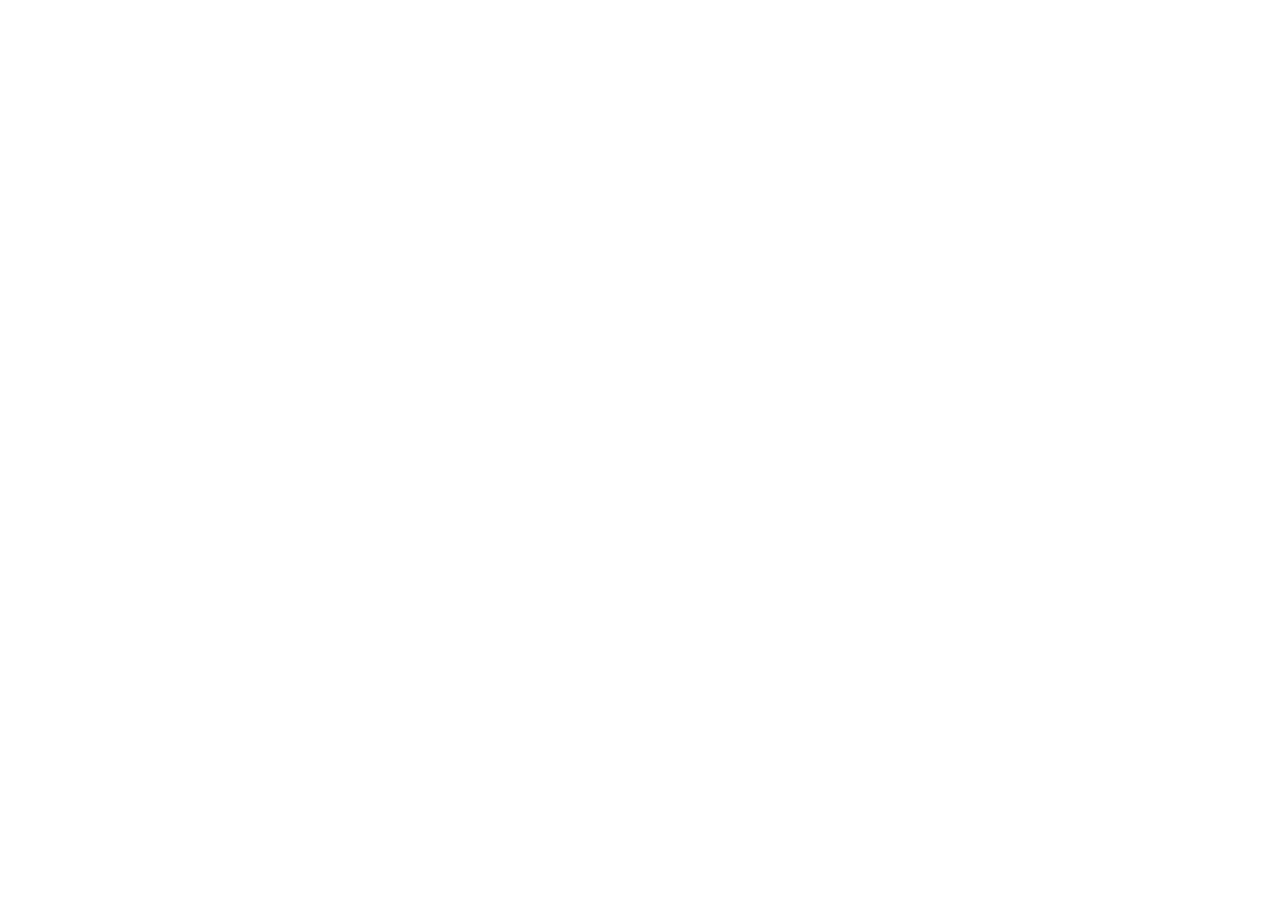
==== index.html @ dc1d9d34 "start" ====
<!DOCTYPE html>
<html lang="en">
<head>
    <meta charset="UTF-8">
    <meta name="viewport" content="width=device-width, initial-scale=1.0">
    <title>VINCI</title>
</head>
<body>
    
</body>
</html>
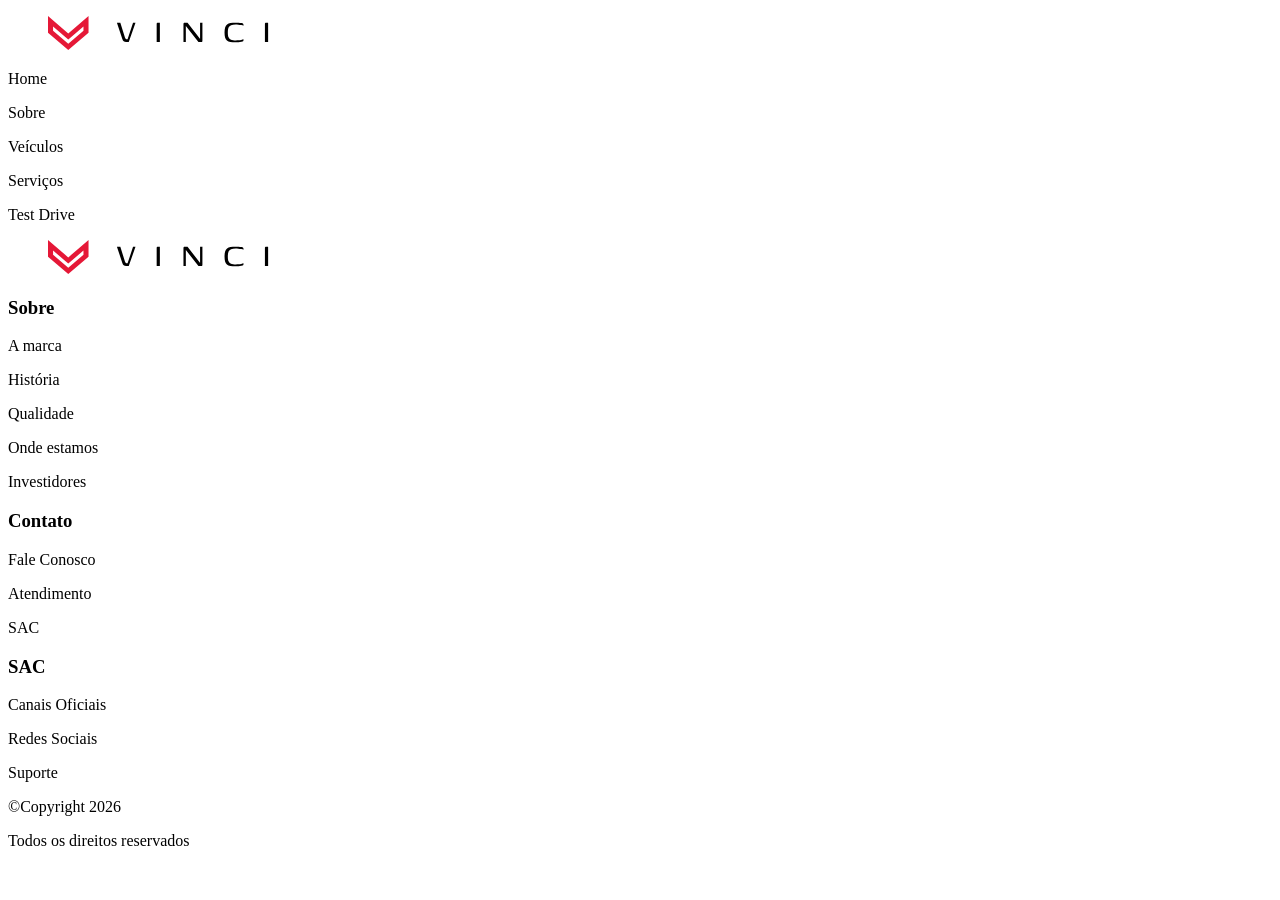
==== commit da175e24: "style: HTML dos componentes Header e Footer" ====
--- a/index.html
+++ b/index.html
@@ -1,11 +1,82 @@
 <!DOCTYPE html>
 <html lang="en">
-<head>
-    <meta charset="UTF-8">
-    <meta name="viewport" content="width=device-width, initial-scale=1.0">
-    <title>VINCI</title>
-</head>
-<body>
-    
-</body>
-</html>
+
+    <head>
+        <meta charset="UTF-8">
+        <meta name="viewport" content="width=device-width, initial-scale=1.0">
+        <title>VINCI</title>
+    </head>
+
+    <body>
+        <header>
+            <figure>
+                <img src="./src/assets/images/Logo-name.svg"
+                    alt="Vinci Veículos" draggable="false" />
+            </figure>
+
+            <div class="header-pages">
+                <p>Home</p>
+                <p>Sobre</p>
+                <p>Veículos</p>
+                <p>Serviços</p>
+                <p>Test Drive</p>
+            </div>
+        </header>
+
+        <main>
+            
+        </main>
+
+        <footer>
+            <section class="Pages">
+                <section class="Logo">
+                    <figure>
+                        <img src="./src/assets/images/Logo-name.svg"
+                            alt="Vinci Veículos" draggable="false" />
+                    </figure>
+                </section>
+
+                <section class="Sections">
+                    <div class="Section">
+                        <h3>Sobre</h3>
+
+                        <div>
+                            <p>A marca</p>
+                            <p>História</p>
+                            <p>Qualidade</p>
+                            <p>Onde estamos</p>
+                            <p>Investidores</p>
+                        </div>
+                    </div>
+
+                    <div class="Section">
+                        <h3>Contato</h3>
+
+                        <div>
+                            <p>Fale Conosco</p>
+                            <p>Atendimento</p>
+                            <p>SAC</p>
+                        </div>
+                    </div>
+
+                    <div class="Section">
+                        <h3>SAC</h3>
+
+                        <div>
+                            <p>Canais Oficiais</p>
+                            <p>Redes Sociais</p>
+                            <p>Suporte</p>
+                        </div>
+                    </div>
+                </section>
+            </section>
+
+            <!--COPYRIGHT-->
+            <section class="Copyright">
+                <p>©Copyright 2026</p>
+                <p>Todos os direitos reservados</p>
+            </section>
+        </footer>
+    </body>
+
+</html>
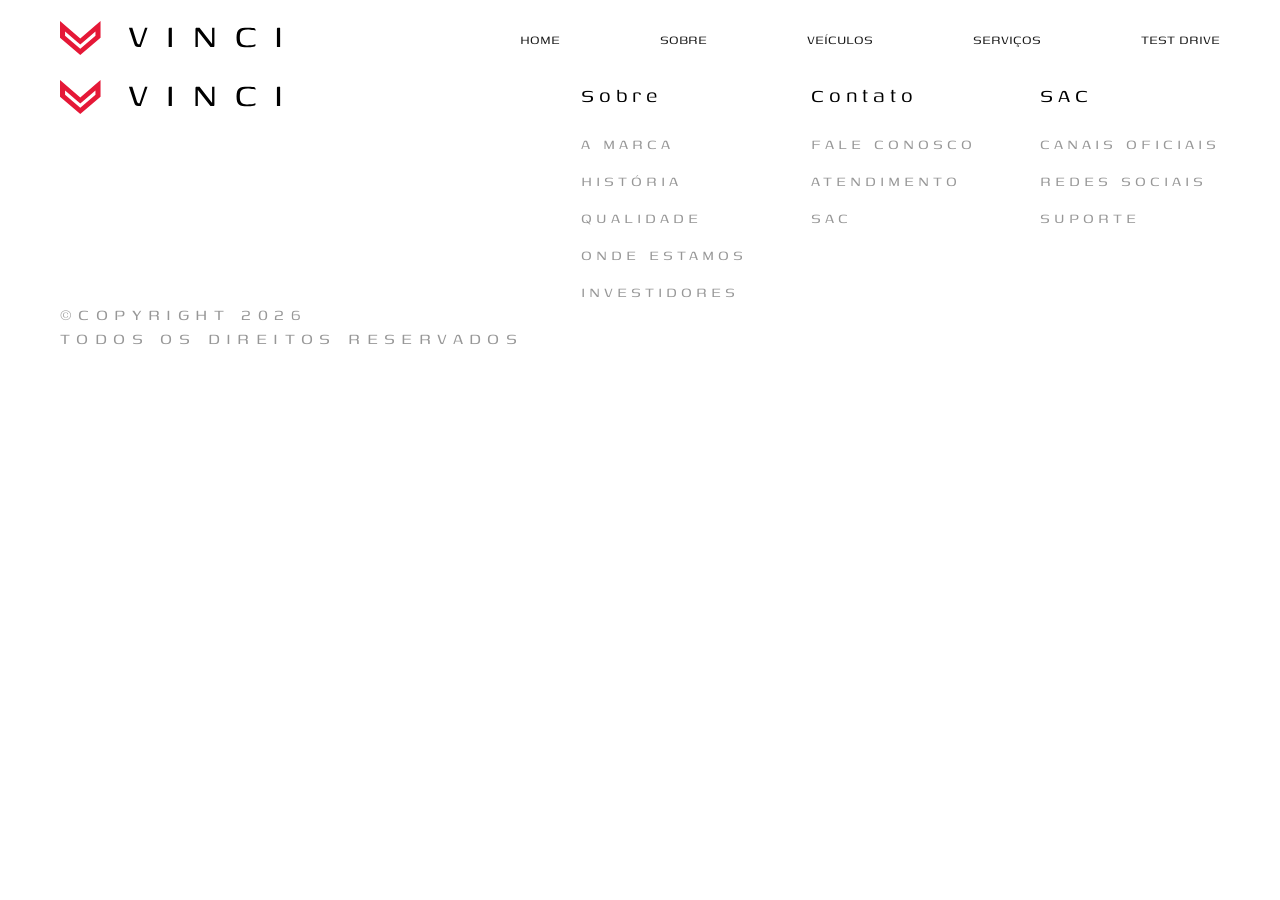
==== commit 4eb5aaeb: "style: Estilização do Header e Footer" ====
--- a/index.html
+++ b/index.html
@@ -4,6 +4,8 @@
     <head>
         <meta charset="UTF-8">
         <meta name="viewport" content="width=device-width, initial-scale=1.0">
+        <link rel="stylesheet" href="./src/styles/global.css">
+        
         <title>VINCI</title>
     </head>
 
@@ -15,17 +17,30 @@
             </figure>
 
             <div class="header-pages">
-                <p>Home</p>
-                <p>Sobre</p>
-                <p>Veículos</p>
-                <p>Serviços</p>
-                <p>Test Drive</p>
+                <div class="header-link">
+                    <p>Home</p>
+                    <div class="line"></div>
+                </div>
+                <div class="header-link">
+                    <p>Sobre</p>
+                    <div class="line"></div>
+                </div>
+                <div class="header-link">
+                    <p>Veículos</p>
+                    <div class="line"></div>
+                </div>
+                <div class="header-link">
+                    <p>Serviços</p>
+                    <div class="line"></div>
+                </div>
+                <div class="header-link">
+                    <p>Test Drive</p>
+                    <div class="line"></div>
+                </div>
             </div>
         </header>
 
-        <main>
-            
-        </main>
+        <main></main>
 
         <footer>
             <section class="Pages">
--- a/src/styles/global.css
+++ b/src/styles/global.css
@@ -0,0 +1,103 @@
+@import "./variables.css";
+
+/* RESET */
+* {
+    margin: 0;
+    padding: 0;
+    box-sizing: border-box;
+}
+
+/* FONTES */
+@font-face {
+    font-family: "title";
+    src: url(../assets/fonts/title/Genos-VariableFont_wght.ttf);
+}
+@font-face {
+    font-family: "text";
+    src: url(../assets/fonts/text/HostGrotesk-VariableFont_wght.ttf);
+}
+
+body {
+    background-color: var(--bg);
+    color: var(--text);
+    font-family: "text";
+}
+
+header {
+    display: flex;
+    flex-direction: row;
+    justify-content: space-between;
+    align-items: center;
+    padding: 0px 60px;
+    width: 100%;
+    height: 80px;
+}
+.header-pages {
+    display: flex;
+    align-items: center;
+    gap: 100px;
+}
+.header-pages {
+    transition: .2s;
+}
+.header-link > p {
+    font-family: "title";
+    text-transform: uppercase;
+    cursor: pointer;
+}
+.header-link > .line {
+    width: 0px;
+    height: 2px;
+    background-color: var(--text);
+    transition: .2s;
+}
+.header-link:hover > .line {
+    width: 100%;
+}
+
+footer {
+    display: flex;
+    flex-direction: column;
+    width: 100%;
+    height: 300px;
+    padding: 0px 60px;
+}
+footer > .Pages {
+    width: 100%;
+    display: flex;
+    align-items: start;
+    justify-content: space-between;
+}
+footer > .Pages > .Sections {
+    display: flex;
+    gap: 64px;
+}
+footer > .Pages > .Sections > .Section {
+    display: flex;
+    flex-direction: column;
+    gap: 24px;
+}
+footer > .Pages > .Sections > .Section > h3 {
+    font-family: "title";
+    font-size: 24px;
+    font-weight: normal;
+    color: black;
+    letter-spacing: 4.8px;
+}
+footer > .Pages > .Sections > .Section > div {
+    display: flex;
+    flex-direction: column;
+    font-family: "title";
+    color: var(--subtitle);
+    text-transform: uppercase;
+    letter-spacing: 4px;
+    font-size: 18px;
+    gap: 16px;
+}
+.Copyright > p {
+    font-family: "title";
+    color: var(--subtitle);
+    font-size: 20px;
+    text-transform: uppercase;
+    letter-spacing: 6.4px;
+}
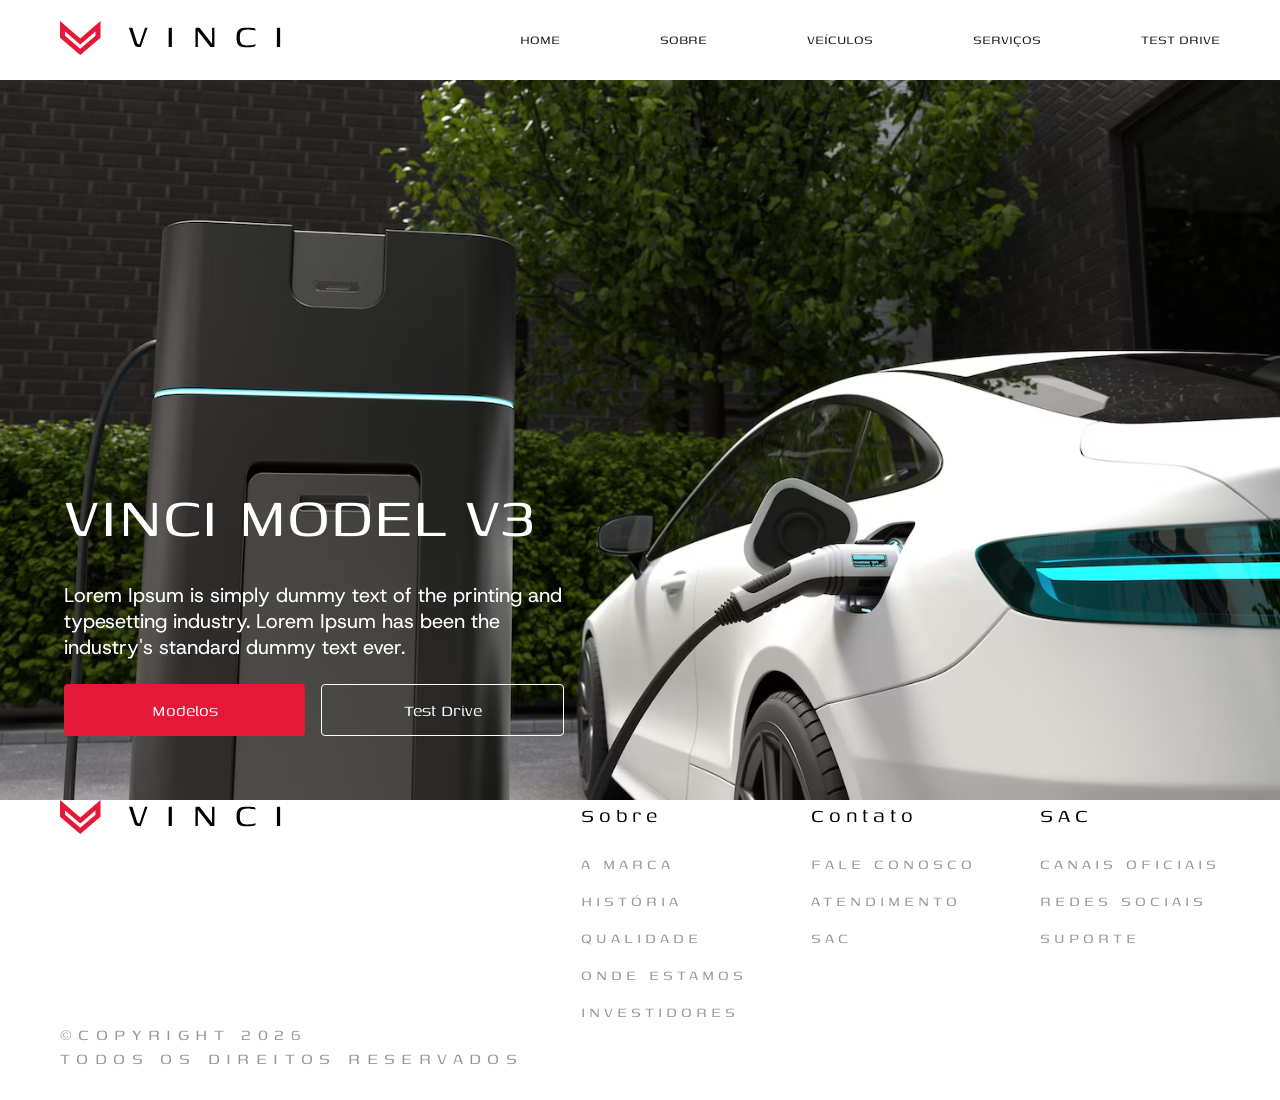
==== commit ee0551e4: "style: Hero finalizada" ====
--- a/index.html
+++ b/index.html
@@ -5,14 +5,14 @@
         <meta charset="UTF-8">
         <meta name="viewport" content="width=device-width, initial-scale=1.0">
         <link rel="stylesheet" href="./src/styles/global.css">
-        
+
         <title>VINCI</title>
     </head>
 
     <body>
         <header>
             <figure>
-                <img src="./src/assets/images/Logo-name.svg"
+                <img src="./src/assets/images/brand/Logo-name.svg"
                     alt="Vinci Veículos" draggable="false" />
             </figure>
 
@@ -40,13 +40,28 @@
             </div>
         </header>
 
-        <main></main>
+        <main>
+            <!--Hero Section-->
+            <section class="Hero">
+                <div class="Content">
+                    <h1>VINCI MODEL V3</h1>
+                    <p>Lorem Ipsum is simply dummy text of the printing and
+                        typesetting industry. Lorem Ipsum has been the
+                        industry's standard dummy text ever.</p>
+
+                    <div class="btns">
+                        <button class="btn btn-primary">Modelos</button>
+                        <button class="btn btn-outline">Test Drive</button>
+                    </div>
+                </div>
+            </section>
+        </main>
 
         <footer>
             <section class="Pages">
                 <section class="Logo">
                     <figure>
-                        <img src="./src/assets/images/Logo-name.svg"
+                        <img src="./src/assets/images/brand/Logo-name.svg"
                             alt="Vinci Veículos" draggable="false" />
                     </figure>
                 </section>
--- a/src/styles/global.css
+++ b/src/styles/global.css
@@ -21,6 +21,7 @@
     background-color: var(--bg);
     color: var(--text);
     font-family: "text";
+    font-weight: normal;
 }
 
 header {
@@ -53,6 +54,67 @@
 }
 .header-link:hover > .line {
     width: 100%;
+}
+
+.Hero {
+    background-image: url("../assets/images/Hero.png");
+    background-size: cover;
+    background-position: center;
+    background-repeat: no-repeat;
+    width: 100%;
+    height: 80vh;
+}
+.Hero > .Content {
+    display: flex;
+    flex-direction: column;
+    justify-content: end;
+    width: 50%;
+    height: 100%;
+    padding: 64px 64px;
+    gap: 24px;
+}
+.Hero > .Content > h1 {
+    font-family: "title";
+    font-weight: normal;
+    font-size: 72px;
+    color: white;
+}
+.Hero > .Content > p {
+    font-size: 20px;
+    color: white;
+}
+.Hero > .Content > .btns {
+    display: flex;
+    align-items: center;
+    width: 500px;
+    gap: 16px;
+}
+
+.btn {
+    display: flex;
+    align-items: center;
+    justify-content: center;
+    border-radius: 4px;
+    width: 100%;
+    height: 52px;
+    padding: 0px 16px;
+    font-family: "title";
+    font-size: 20px;
+    border: none;
+    background-color: transparent;
+    cursor: pointer;
+    transition: .2s;
+}
+.btn:hover {
+    filter: brightness(.75);
+}
+.btn-primary {
+    color: white;
+    background-color: var(--primary);
+}
+.btn-outline {
+    color: white;
+    border: 1px solid white;
 }
 
 footer {
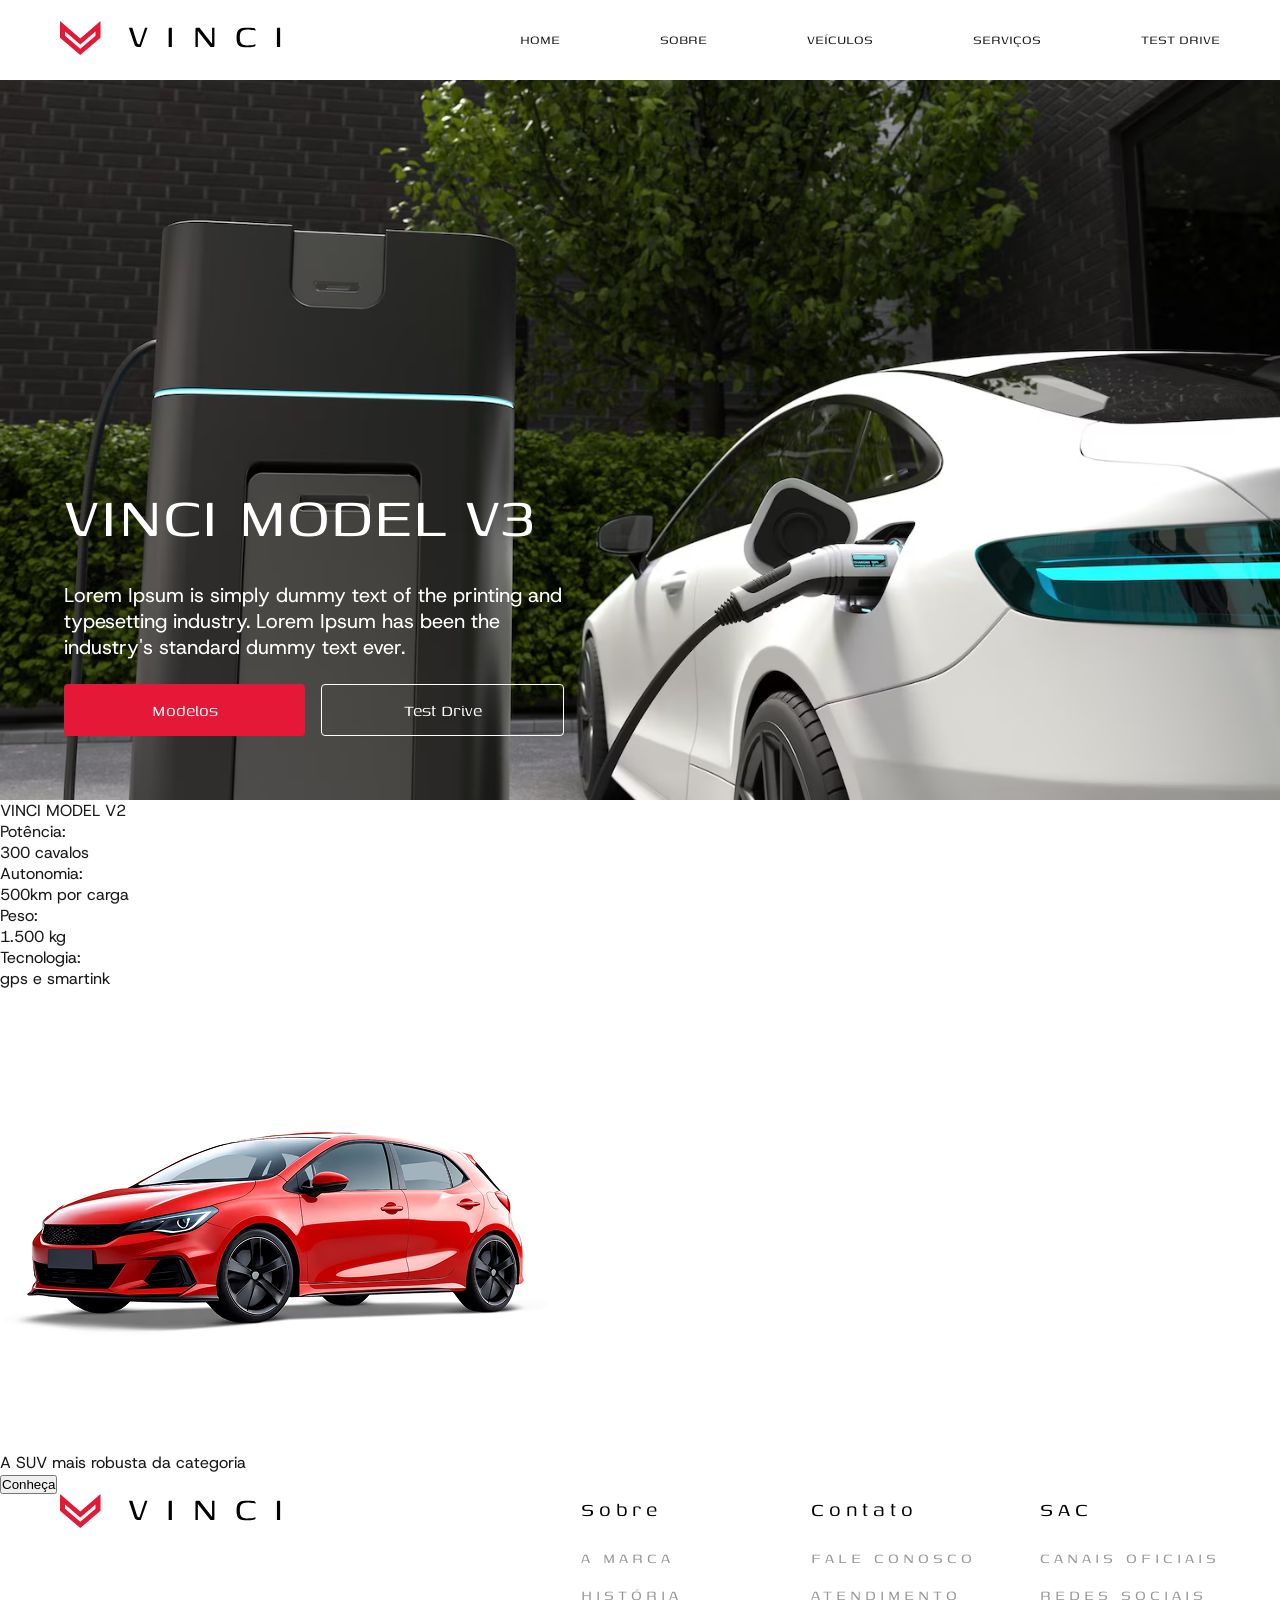
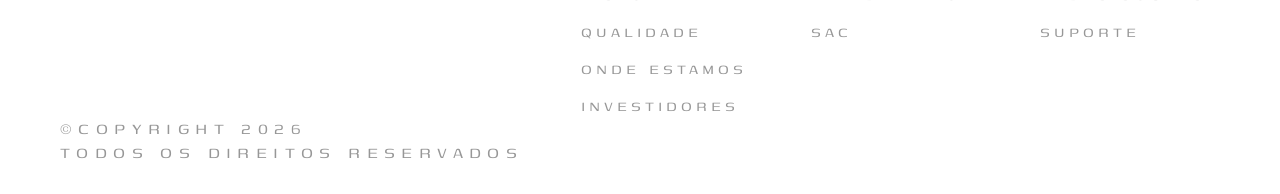
==== commit 804b5018: "style: HTML da seção de carros" ====
--- a/index.html
+++ b/index.html
@@ -52,6 +52,49 @@
                     <div class="btns">
                         <button class="btn btn-primary">Modelos</button>
                         <button class="btn btn-outline">Test Drive</button>
+                    </div>
+                </div>
+            </section>
+
+            <!--Carros-->
+            <section class="cars">
+                <div class="car-model">
+                    <!--Header-->
+                    <div class="header">
+                        <p>VINCI MODEL V2</p>
+
+                        <div class="details">
+                            <div class="detail">
+                                <p class="title">Potência:</p>
+                                <p>300 cavalos</p>
+                            </div>
+
+                            <div class="detail">
+                                <p class="title">Autonomia:</p>
+                                <p>500km por carga</p>
+                            </div>
+
+                            <div class="detail">
+                                <p class="title">Peso:</p>
+                                <p>1.500 kg</p>
+                            </div>
+
+                            <div class="detail">
+                                <p class="title">Tecnologia:</p>
+                                <p>gps e smartink</p>
+                            </div>
+                        </div>
+                    </div>
+
+                    <figure>
+                        <img src="./src/assets/images/cars/v2.png" alt="Carro"
+                            draggable="false" />
+                    </figure>
+
+                    <!--Footer-->
+                    <div class="footer">
+                        <p class="desc">A SUV mais robusta da categoria</p>
+                        <button class="link">Conheça</button>
                     </div>
                 </div>
             </section>
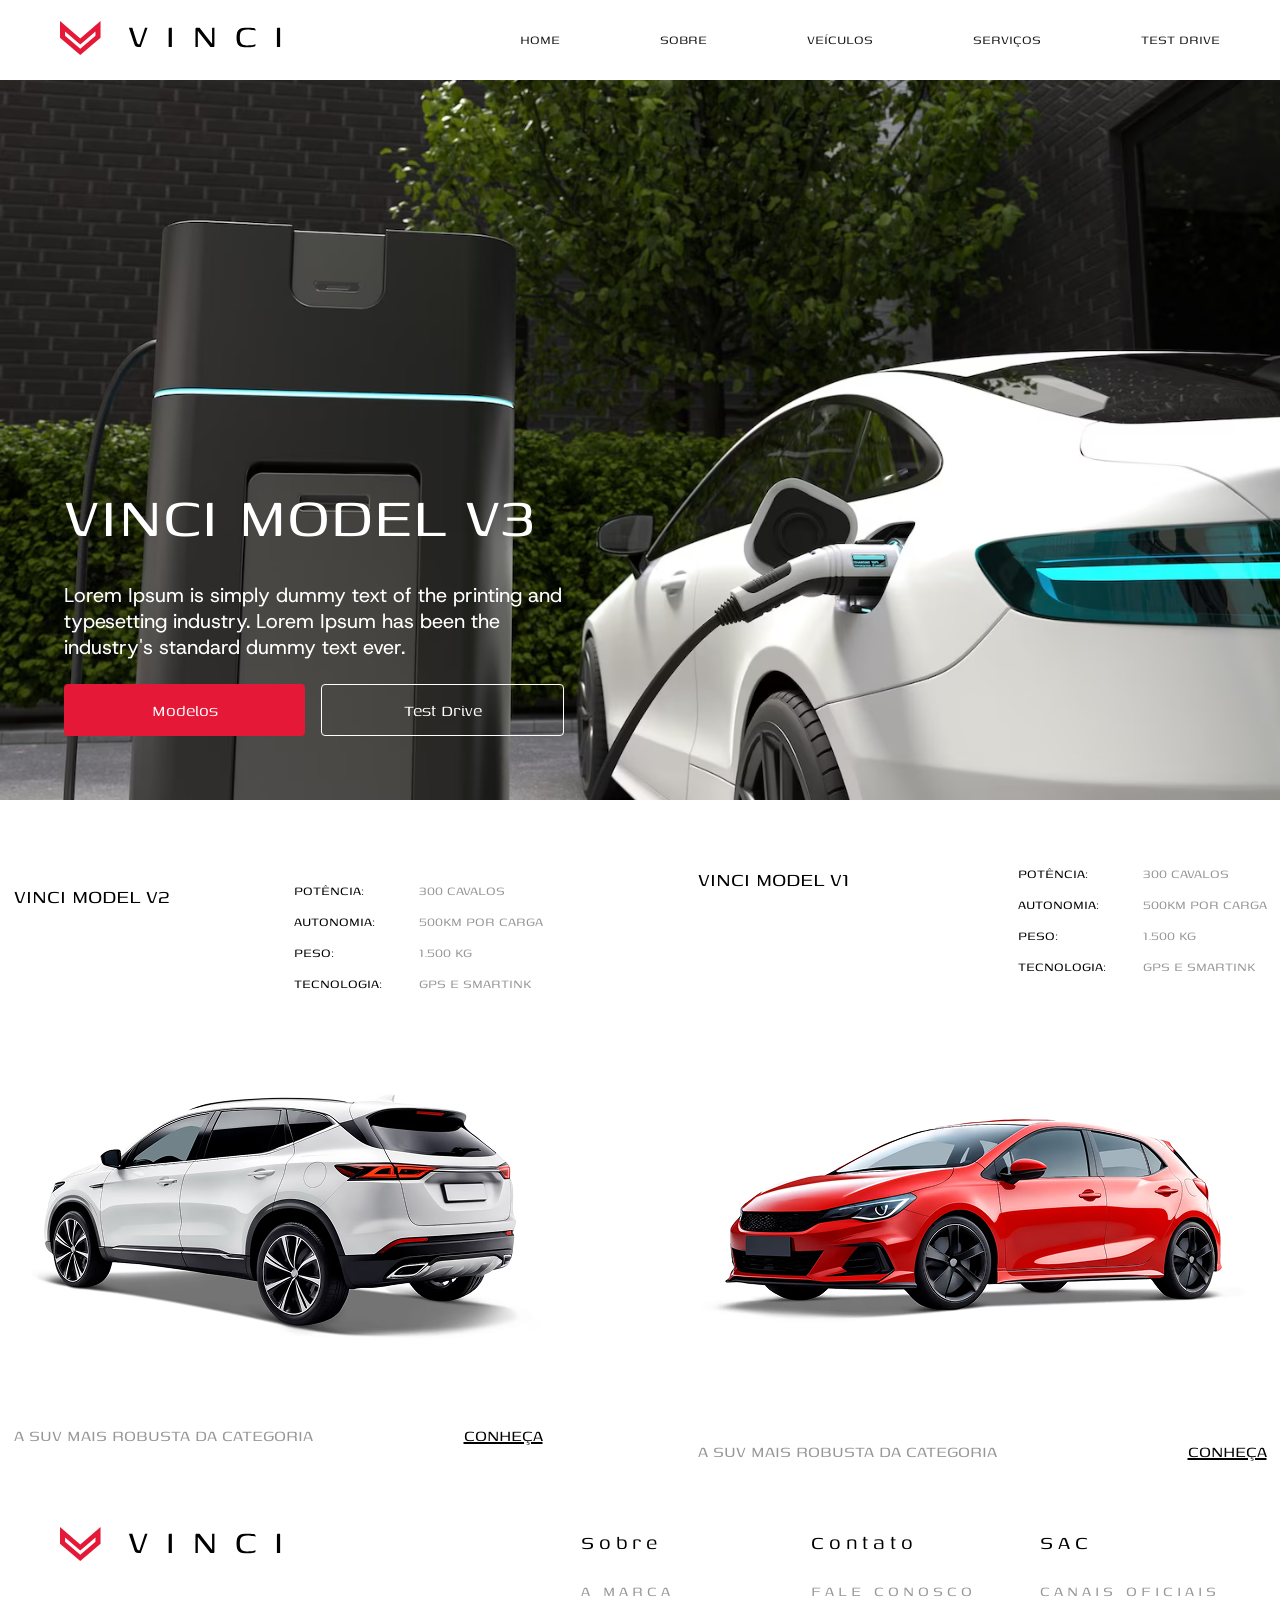
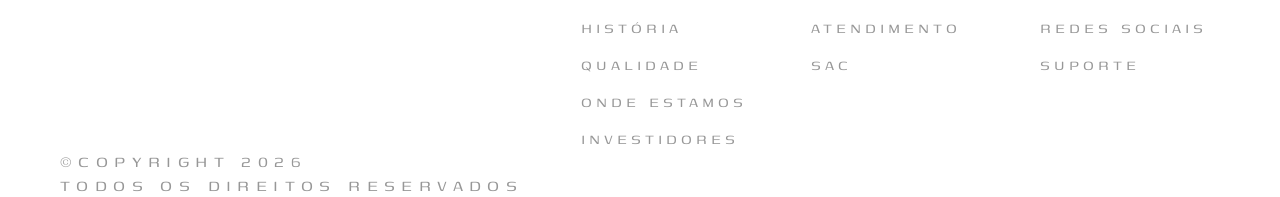
==== commit f1c78132: "style: Seção de modelos de carro" ====
--- a/index.html
+++ b/index.html
@@ -58,6 +58,7 @@
 
             <!--Carros-->
             <section class="cars">
+                <!--V2-->
                 <div class="car-model">
                     <!--Header-->
                     <div class="header">
@@ -94,7 +95,48 @@
                     <!--Footer-->
                     <div class="footer">
                         <p class="desc">A SUV mais robusta da categoria</p>
-                        <button class="link">Conheça</button>
+                        <span onclick="" class="link">Conheça</span>
+                    </div>
+                </div>
+
+                <!--V1-->
+                <div class="car-model">
+                    <!--Header-->
+                    <div class="header">
+                        <p>VINCI MODEL V1</p>
+
+                        <div class="details">
+                            <div class="detail">
+                                <p class="title">Potência:</p>
+                                <p>300 cavalos</p>
+                            </div>
+
+                            <div class="detail">
+                                <p class="title">Autonomia:</p>
+                                <p>500km por carga</p>
+                            </div>
+
+                            <div class="detail">
+                                <p class="title">Peso:</p>
+                                <p>1.500 kg</p>
+                            </div>
+
+                            <div class="detail">
+                                <p class="title">Tecnologia:</p>
+                                <p>gps e smartink</p>
+                            </div>
+                        </div>
+                    </div>
+
+                    <figure>
+                        <img src="./src/assets/images/cars/v1.png" alt="Carro"
+                            draggable="false" />
+                    </figure>
+
+                    <!--Footer-->
+                    <div class="footer">
+                        <p class="desc">A SUV mais robusta da categoria</p>
+                        <span onclick="" class="link">Conheça</span>
                     </div>
                 </div>
             </section>
--- a/src/styles/global.css
+++ b/src/styles/global.css
@@ -28,6 +28,8 @@
     display: flex;
     flex-direction: row;
     justify-content: space-between;
+    position: fixed;
+    background-color: var(--bg);
     align-items: center;
     padding: 0px 60px;
     width: 100%;
@@ -56,6 +58,10 @@
     width: 100%;
 }
 
+main {
+    padding-top: 80px;
+}
+
 .Hero {
     background-image: url("../assets/images/Hero.png");
     background-size: cover;
@@ -90,6 +96,71 @@
     gap: 16px;
 }
 
+.cars {
+    display: flex;
+    justify-content: space-around;
+    align-items: center;
+    width: 100%;
+    gap: 128px;
+    padding-top: 64px;
+}
+.car-model {
+    display: flex;
+    flex-direction: column;
+}
+.car-model > .header {
+    display: flex;
+    align-items: start;
+    justify-content: space-between;
+}
+.car-model > .header > p {
+    font-family: "title";
+    font-size: 24px;
+    color: black;
+}
+.car-model > .header > .details {
+    display: flex;
+    flex-direction: column;
+    gap: 12px;
+}
+.car-model > .header > .details > .detail {
+    display: flex;
+    flex-direction: row;
+    text-transform: uppercase;
+    font-family: "title";
+}
+.car-model > .header > .details > .detail > .title {
+    width: 125px;
+    color: black;
+}
+.car-model > .header > .details > .detail > p {
+    color: var(--subtitle);
+    white-space: nowrap;
+}
+.car-model > figure > img {
+    width: 100%;
+}
+.car-model > .footer {
+    display: flex;
+    align-items: center;
+    justify-content: space-between;
+    font-family: "title";
+    text-transform: uppercase;
+}
+.car-model > .footer > .desc {
+    display: flex;
+    align-items: center;
+    justify-content: space-between;
+    font-size: 20px;
+    color: var(--subtitle);
+}
+.car-model > .footer > .link {
+    text-decoration: underline;
+    color: black;
+    font-size: 20px;
+    cursor: pointer;
+}
+
 .btn {
     display: flex;
     align-items: center;
@@ -123,6 +194,7 @@
     width: 100%;
     height: 300px;
     padding: 0px 60px;
+    padding-top: 64px;
 }
 footer > .Pages {
     width: 100%;
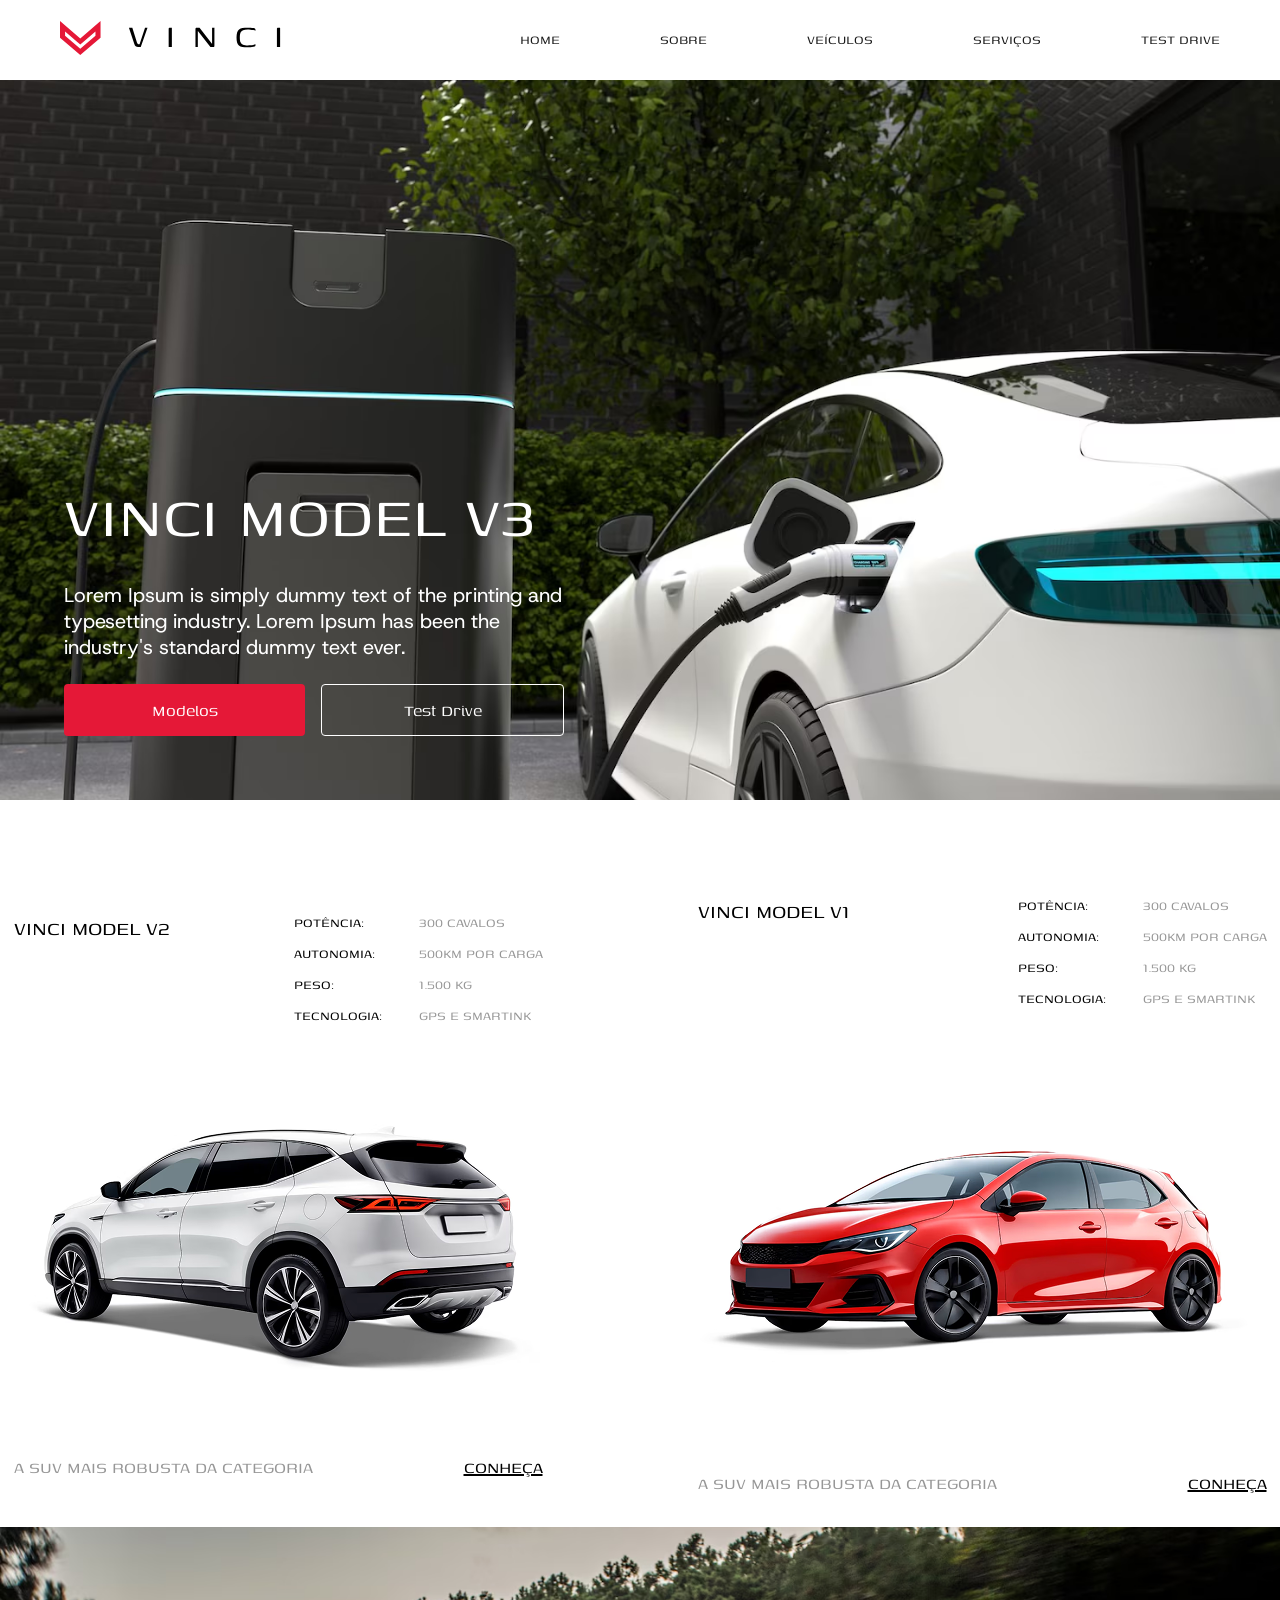
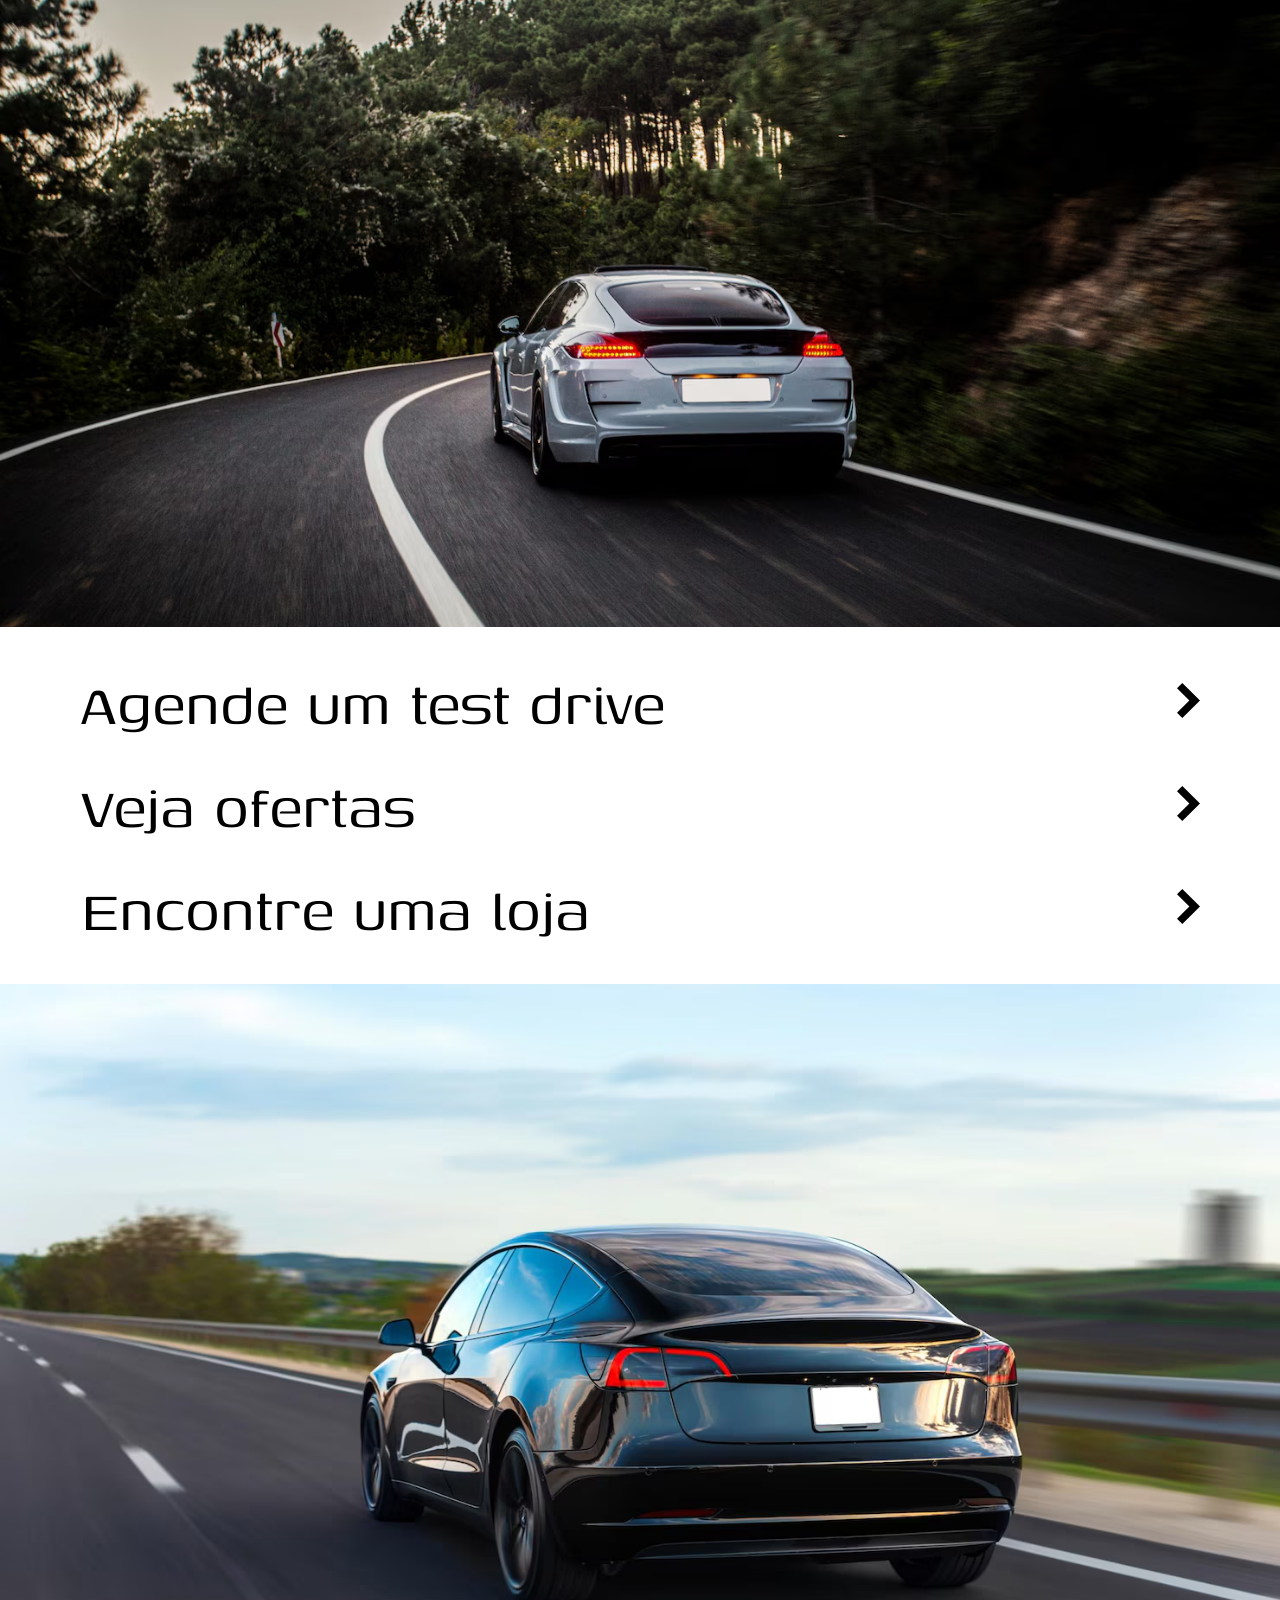
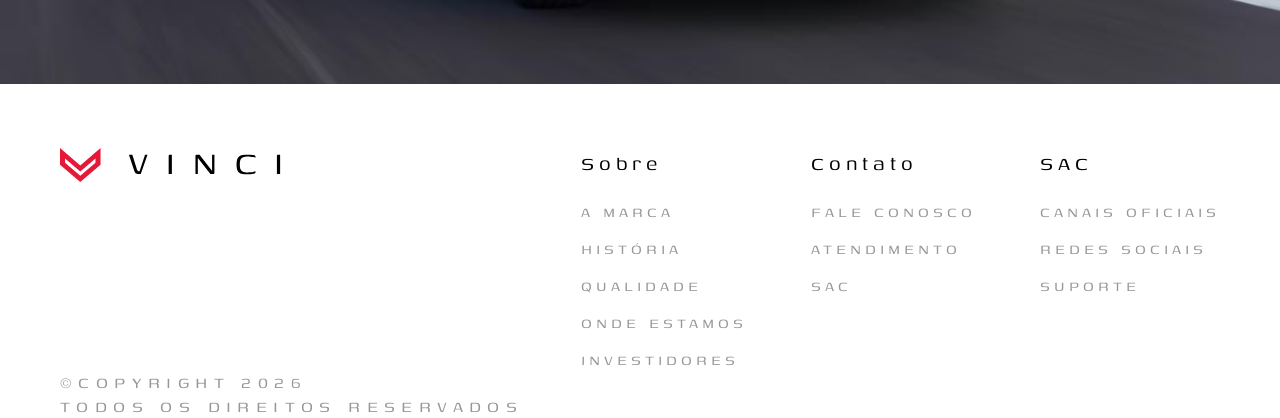
==== commit 0963b686: "style: Página HOME concluída" ====
--- a/index.html
+++ b/index.html
@@ -1,12 +1,11 @@
 <!DOCTYPE html>
-<html lang="en">
-
+<html lang="pt-br">
     <head>
         <meta charset="UTF-8">
         <meta name="viewport" content="width=device-width, initial-scale=1.0">
-        <link rel="stylesheet" href="./src/styles/global.css">
-
-        <title>VINCI</title>
+        <link rel="stylesheet" href="./global.css">
+
+        <title>VINCI - Carros Elétricos</title>
     </head>
 
     <body>
@@ -95,7 +94,7 @@
                     <!--Footer-->
                     <div class="footer">
                         <p class="desc">A SUV mais robusta da categoria</p>
-                        <span onclick="" class="link">Conheça</span>
+                        <span onclick class="link">Conheça</span>
                     </div>
                 </div>
 
@@ -136,10 +135,44 @@
                     <!--Footer-->
                     <div class="footer">
                         <p class="desc">A SUV mais robusta da categoria</p>
-                        <span onclick="" class="link">Conheça</span>
-                    </div>
-                </div>
-            </section>
+                        <span onclick class="link">Conheça</span>
+                    </div>
+                </div>
+            </section>
+
+            <section class="car1"></section>
+
+            <!--Outros links-->
+            <section class="others-links">
+                <div class="link">
+                    <p>Agende um test drive</p>
+
+                    <figure>
+                        <img src="./src/assets/images/arrow-icon.svg"
+                            alt="arrow-icon" draggable="false" />
+                    </figure>
+                </div>
+
+                <div class="link">
+                    <p>Veja ofertas</p>
+
+                    <figure>
+                        <img src="./src/assets/images/arrow-icon.svg"
+                            alt="arrow-icon" draggable="false" />
+                    </figure>
+                </div>
+
+                <div class="link">
+                    <p>Encontre uma loja</p>
+
+                    <figure>
+                        <img src="./src/assets/images/arrow-icon.svg"
+                            alt="arrow-icon" draggable="false" />
+                    </figure>
+                </div>
+            </section>
+
+            <section class="car2"></section>
         </main>
 
         <footer>
@@ -193,5 +226,4 @@
             </section>
         </footer>
     </body>
-
-</html>+</html>
--- a/global.css
+++ b/global.css
@@ -0,0 +1,102 @@
+@import "./src/styles/_variables.css";
+@import "./src/styles/header.css";
+@import "./src/styles/footer.css";
+@import "./src/styles/cars.css";
+@import "./src/styles/hero.css";
+
+/* Reset de estilos padroes do site */
+* {
+    margin: 0;
+    padding: 0;
+    box-sizing: border-box;
+}
+
+/* Fontes */
+@font-face {
+    font-family: "title";
+    src: url(./src/assets/fonts/title/Genos-VariableFont_wght.ttf);
+}
+@font-face {
+    font-family: "text";
+    src: url(./src/assets/fonts/text/HostGrotesk-VariableFont_wght.ttf);
+}
+
+body {
+    background-color: var(--bg);
+    color: var(--text);
+    font-family: "text";
+    font-weight: normal;
+}
+
+main {
+    display: flex;
+    flex-direction: column;
+    gap: 32px;
+    padding-top: 80px;
+}
+
+/* Secao com outros links para redirecionamento */
+.others-links {
+    display: flex;
+    flex-direction: column;
+    padding: 0px 64px;
+    gap: 16px;
+}
+.others-links > .link {
+    display: flex;
+    justify-content: space-between;
+    align-items: center;
+    color: black;
+    transition: .2s;
+    padding: 0px 16px;
+    cursor: pointer;
+}
+.others-links > .link:hover {
+    background-color: var(--details);
+}
+.others-links > .link > p {
+    font-size: 72px;
+    font-family: "title";
+}
+
+/* Secoes apenas com imagens */
+.car1, .car2 {
+    width: 100%;
+    height: 700px;
+    background-repeat: no-repeat;
+    background-position: center;
+    background-size: cover;
+}
+.car1 {
+    background-image: url("/src/assets/images/car1.png");
+}
+.car2 {
+    background-image: url("/src/assets/images/car2.png");
+}
+
+.btn {
+    display: flex;
+    align-items: center;
+    justify-content: center;
+    border-radius: 4px;
+    width: 100%;
+    height: 52px;
+    padding: 0px 16px;
+    font-family: "title";
+    font-size: 20px;
+    border: none;
+    background-color: transparent;
+    cursor: pointer;
+    transition: .2s;
+}
+.btn:hover {
+    filter: brightness(.75);
+}
+.btn-primary {
+    color: white;
+    background-color: var(--primary);
+}
+.btn-outline {
+    color: white;
+    border: 1px solid white;
+}
